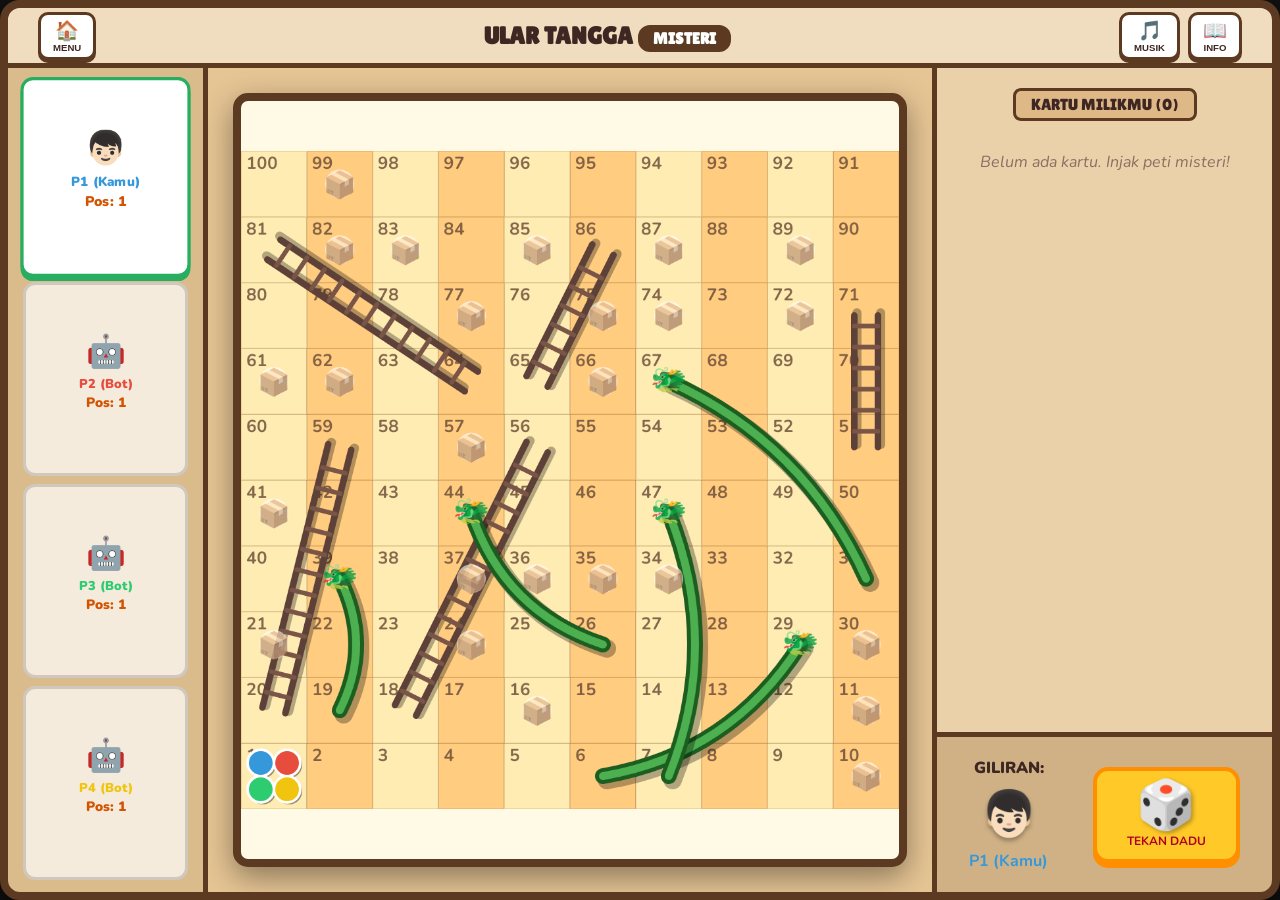
==== UlarTanggaMisteri/game.html @ 4bbbd3a7 "Add files via upload" ====
<!DOCTYPE html>
<html lang="id">
<head>
    <meta charset="UTF-8">
    <meta name="viewport" content="width=device-width, initial-scale=1.0">
    <title>Ular Tangga Misteri - Main</title>
    <link href="https://fonts.googleapis.com/css2?family=Lilita+One&family=Nunito:wght@700;900&display=swap" rel="stylesheet">
    <link rel="stylesheet" href="css/game.css">
</head>
<body>
    <div class="app-container game-container">
        
        <div id="toast-container"></div>

        <header class="game-header">
            <button class="icon-btn" onclick="window.location.href='index.html'">🏠<br><span>MENU</span></button>
            <h2 class="game-title">ULAR TANGGA <span class="misteri">MISTERI</span></h2>
            
            <div style="display: flex; gap: 8px;">
                <!-- Tombol Musik Dikembalikan! -->
                <button class="icon-btn" onclick="toggleIngameBGM()" id="btn-toggle-bgm">🎵<br><span>MUSIK</span></button>
                <button class="icon-btn" onclick="openInfo()">📖<br><span>INFO</span></button>
            </div>
        </header>

        <div class="player-stats" id="player-stats-container">
            <!-- Isi pemain muncul di sini secara otomatis -->
        </div>

        <div class="board-wrapper">
            <canvas id="gameCanvas" width="1000" height="1000"></canvas>
            <div id="effect-overlay"></div>
        </div>

        <div class="powerups-section">
            <div class="section-title">KARTU MILIKMU (<span id="card-count">0</span>)</div>
            <div class="cards-list" id="cards-list">
                <div class="empty-cards">Belum ada kartu.<br>Injak peti misteri!</div>
            </div>
        </div>

        <div class="control-panel">
            <div class="turn-info">
                <span>GILIRAN:</span>
                <div id="current-turn-avatar" class="turn-avatar">👦🏻</div>
                <strong id="current-turn-text" class="text-blue">P1 (KAMU)</strong>
            </div>
            <div class="dice-container" id="dice-btn">
                <div class="dice" id="dice-display">🎲</div>
                <div class="dice-hint">TEKAN DADU</div>
            </div>
        </div>

        <!-- ==========================================
             MODAL INFO PERMAINAN
             ========================================== -->
        <div id="info-modal" class="modal-overlay" style="display: none;">
            <div class="modal-box" style="max-width: 450px;">
                <h2>CARA BERMAIN</h2>
                
                <div style="background: rgba(255,255,255,0.7); border: 3px solid #5c3a21; border-radius: 12px; padding: 15px; font-weight: 900; color: #3e2723; font-size: 0.9rem; line-height: 1.6; display: flex; flex-direction: column; gap: 8px;">
                    <div style="display: flex; gap: 10px; align-items: start;"><span style="font-size: 1.5rem; line-height: 1;">🎲</span><span><strong>Tekan Dadu</strong> untuk berjalan. Jika angka melebihi 100, bidak akan memantul mundur.</span></div>
                    <div style="display: flex; gap: 10px; align-items: start;"><span style="font-size: 1.5rem; line-height: 1;">🪜</span><span><strong>Tangga</strong> akan menaikkan posisimu secara instan.</span></div>
                    <div style="display: flex; gap: 10px; align-items: start;"><span style="font-size: 1.5rem; line-height: 1;">🐍</span><span><strong>Ular</strong> akan menggigit dan menurunkan posisimu.</span></div>
                    <div style="display: flex; gap: 10px; align-items: start;"><span style="font-size: 1.5rem; line-height: 1;">📦</span><span><strong>Peti Misteri</strong> berisi Kartu Ajaib! Bisa sangat menguntungkanmu, atau menjebak lawan.</span></div>
                    <div style="display: flex; gap: 10px; align-items: start;"><span style="font-size: 1.5rem; line-height: 1;">🃏</span><span><strong>Pakai Kartu</strong> dengan mengekliknya di panel kanan saat giliranmu tiba.</span></div>
                </div>

                <div class="modal-actions" style="margin-top: 15px;">
                    <button class="menu-btn btn-tan" onclick="closeInfo()">
                        <div class="btn-inner" style="height: 45px;"><span class="text" style="font-size: 1.2rem;">MENGERTI!</span></div>
                    </button>
                </div>
            </div>
        </div>

    </div>
    <script src="js/game.js"></script>
</body>
</html>
---- UlarTanggaMisteri/css/game.css ----
/* =========================================
   RESET & DASAR
   ========================================= */
:root {
    --wood-light: #fbe9d0;
    --wood-base: #e6c594;
    --wood-dark: #8b5a2b;
    --wood-border: #5c3a21;
    --text-dark: #3e2723;
    --bg-page: #121212;
}

* { box-sizing: border-box; margin: 0; padding: 0; user-select: none; }

body, html { 
    width: 100%; height: 100%; 
    overflow: hidden; 
    font-family: 'Nunito', sans-serif; 
    background-color: var(--bg-page); 
    display: flex; justify-content: center; align-items: center; 
}

h1, h2, h3, .main-title, .subtitle { font-family: 'Lilita One', cursive; }

/* CONTAINER DESKTOP JUMBO */
.app-container {
    width: 98vw; 
    max-width: 1300px; 
    height: 94vh; 
    background-color: var(--wood-light);
    border: 8px solid var(--wood-border); 
    border-radius: 20px; 
    position: relative; 
    overflow: hidden; 
    box-shadow: 0 15px 40px rgba(0,0,0,0.8);
    display: flex; flex-direction: column;
}

/* =========================================
   HALAMAN MENU UTAMA
   ========================================= */
.menu-app {
    display: flex; flex-direction: column; align-items: center; justify-content: center;
    background-image: url('../Background.jpeg'); 
    background-size: cover; 
    background-position: center;
    background-color: var(--wood-base);
    box-shadow: inset 0 0 0 2000px rgba(0, 0, 0, 0.2); 
}

.title-container-custom { text-align: center; margin-bottom: 1vh; display: flex; flex-direction: column; align-items: center;}
.title-ular { font-size: clamp(2.5rem, 6vh, 4.5rem); color: #7cb342; -webkit-text-stroke: 2px #3e200c; text-shadow: 0 4px 0 #3e200c; line-height: 0.8; z-index: 2; position: relative; letter-spacing: 2px;}
.title-tangga { font-size: clamp(2.2rem, 5.5vh, 3.8rem); color: #ffb300; -webkit-text-stroke: 2px #3e200c; text-shadow: 0 4px 0 #3e200c; line-height: 0.8; margin-top: -4px; z-index: 1; position: relative; letter-spacing: 1px;}
.title-misteri-box { display: flex; align-items: center; gap: 10px; margin-top: 10px;}
.dice-decor { font-size: clamp(1.2rem, 3vh, 2rem); filter: drop-shadow(0 3px 0 #3e200c); }
.text-misteri { background: #d8c4a0; color: #3e200c; border: 3px solid #3e200c; border-radius: 10px; padding: 2px 20px; font-size: clamp(1rem, 2.5vh, 1.4rem); box-shadow: 0 3px 0 #3e200c; letter-spacing: 2px;}

.tagline-box { background: rgba(93, 64, 55, 0.9); border: 2px solid #3e200c; border-radius: 10px; color: #e7e0d5; padding: 6px 15px; font-size: clamp(0.8rem, 1.8vh, 1rem); font-weight: bold; text-align: center; max-width: 380px; margin: 1.5vh auto; box-shadow: 0 4px 0 rgba(0,0,0,0.4);}

.menu-buttons-custom { display: flex; flex-direction: column; gap: 1vh; width: 100%; max-width: 320px;}
.menu-btn { background-color: #bfa57d; border: 3px solid #3e200c; border-radius: 12px; padding: 3px; box-shadow: 0 4px 0 #3e200c; width: 100%; cursor: pointer; transition: transform 0.1s;}
.menu-btn:active { transform: translateY(4px); box-shadow: 0 0px 0 #3e200c;}
.menu-btn .btn-inner { border: 2px solid #3e200c; border-radius: 8px; display: flex; align-items: center; justify-content: center; position: relative; padding: 5px; height: clamp(40px, 6vh, 50px); }
.btn-green .btn-inner { background-color: #a3b156; } .btn-orange .btn-inner { background-color: #d1945a; } .btn-blue .btn-inner { background-color: #7d9ba6; } .btn-tan .btn-inner { background-color: #dfba86; }
.icon-box-menu { background: #ded1c1; border: 2px solid #3e200c; border-radius: 6px; width: clamp(30px, 4.5vh, 38px); height: clamp(30px, 4.5vh, 38px); display: flex; align-items: center; justify-content: center; font-size: clamp(1rem, 2.2vh, 1.4rem); position: absolute; left: 8px; }
.menu-btn .text { font-family: 'Lilita One', cursive; font-size: clamp(1rem, 2.5vh, 1.4rem); color: #2c1a0e; letter-spacing: 1px;}

.bottom-btns { display: flex; justify-content: center; gap: 15px; margin-top: 2vh;}
.btm-btn { background-color: #bfa57d; border: 2px solid #3e200c; border-radius: 10px; padding: 3px; width: clamp(60px, 9vh, 75px); height: clamp(60px, 9vh, 75px); box-shadow: 0 4px 0 #3e200c; cursor: pointer;}
.btm-btn:active { transform: translateY(4px); box-shadow: 0 0 0 #3e200c; }
.btm-btn .btn-inner { background-color: #dfba86; border: 2px solid #3e200c; border-radius: 6px; height: 100%; display: flex; flex-direction: column; align-items: center; justify-content: center; gap: 2px;}
.btm-btn .icon { font-size: clamp(1.2rem, 2.2vh, 1.6rem); }
.btm-btn .text { font-family: 'Nunito', sans-serif; font-size: 0.5rem; font-weight: 900; color: #3e200c; text-align: center;}


/* =========================================
   ARENA BERMAIN (3 KOLOM)
   ========================================= */
.game-container {
    display: grid;
    grid-template-columns: 200px minmax(0, 1fr) 340px; 
    grid-template-rows: 60px minmax(0, 1fr) auto;
    height: 100%; width: 100%; background-color: var(--wood-base);
}

.game-header { grid-column: 1 / 4; grid-row: 1; display: flex; justify-content: space-between; align-items: center; padding: 0 30px; background: rgba(255,255,255,0.4); border-bottom: 5px solid var(--wood-border);}
.game-title { font-size: 1.5rem; color: var(--text-dark);}
.game-title .misteri { background: var(--wood-border); color: white; padding: 4px 15px; border-radius: 12px; font-size: 1rem;}
.icon-btn { background: #fff; border: 3px solid var(--wood-border); border-radius: 10px; padding: 4px 12px; font-size: 1.2rem; cursor: pointer; display: flex; flex-direction: column; align-items: center; box-shadow: 0 3px 0 var(--wood-border);}
.icon-btn:active { transform: translateY(3px); box-shadow: none;}
.icon-btn span { font-size: 0.6rem; font-weight: 900; color: var(--text-dark);}

.player-stats { grid-column: 1; grid-row: 2 / 4; display: flex; flex-direction: column; gap: 8px; padding: 12px 15px; background: rgba(0,0,0,0.05); border-right: 5px solid var(--wood-border); overflow-y: auto; }
.player-card { flex: 1; min-height: 0; justify-content: center; background: rgba(255,255,255,0.7); border: 3px solid rgba(0,0,0,0.15); border-radius: 12px; padding: 5px 8px; display: flex; flex-direction: column; align-items: center; text-align: center; transition: 0.2s;}
.player-card.active { background: #fff; border-color: #27ae60; box-shadow: 0 4px 0 #27ae60; z-index: 2; transform: scale(1.03); }
.player-card .avatar { font-size: 2rem; margin-bottom: 2px;}
.player-card .name { font-size: 0.8rem; font-weight: 900; color: var(--text-dark); white-space: nowrap;}
.player-card .pos { font-size: 0.85rem; font-weight: 900; color: #d35400;}
.status-icons { display: flex; gap: 2px; font-size: 0.8rem; min-height: 15px; margin-top: 2px;}

.board-wrapper { grid-column: 2; grid-row: 2 / 4; min-height: 0; min-width: 0; padding: 25px; display: flex; justify-content: center; align-items: center; position: relative;}
canvas#gameCanvas { max-width: 100%; max-height: 100%; height: 100%; aspect-ratio: 1 / 1; background-color: #fffae6; border: 8px solid var(--wood-border); border-radius: 15px; box-shadow: 0 10px 30px rgba(0,0,0,0.4); object-fit: contain; }

.powerups-section { grid-column: 3; grid-row: 2; display: flex; flex-direction: column; padding: 20px; background: rgba(255,255,255,0.2); border-left: 5px solid var(--wood-border); border-bottom: 5px solid var(--wood-border); min-height: 0; overflow: hidden;}
.section-title { text-align: center; font-family: 'Lilita One', cursive; background: #deb887; border: 3px solid var(--wood-border); display: inline-block; padding: 4px 15px; margin: 0 auto 15px; border-radius: 8px; font-size: 1rem; color: var(--text-dark);}
.cards-list { display: grid; grid-template-columns: 1fr 1fr; gap: 12px; overflow-y: auto; height: 100%; padding-bottom: 10px; align-content: start;}
.cards-list::-webkit-scrollbar { width: 6px; }
.cards-list::-webkit-scrollbar-thumb { background-color: var(--wood-border); border-radius: 10px; }
.empty-cards { grid-column: 1 / 3; text-align: center; color: #8d6e63; font-style: italic; font-size: 1rem; margin-top: 15px;}
.mistery-card { width: 100%; background: #fff; border: 3px solid var(--wood-border); border-radius: 10px; display: flex; flex-direction: column; align-items: center; padding: 10px; text-align: center; font-size: 0.75rem; font-weight: 900; cursor: pointer; box-shadow: 0 4px 0 var(--wood-border); color: var(--text-dark); transition: 0.1s;}
.mistery-card:active { transform: translateY(4px); box-shadow: none;}
.mistery-card .icon { font-size: 2.2rem; margin: 4px 0;}
.mistery-card.good { background: #e8f5e9; border-color: #2e7d32; box-shadow: 0 4px 0 #2e7d32;}
.mistery-card.bad { background: #ffebee; border-color: #c62828; box-shadow: 0 4px 0 #c62828;}

.control-panel { grid-column: 3; grid-row: 3; display: flex; justify-content: space-around; align-items: center; padding: 20px 10px; background: rgba(0,0,0,0.1); border-left: 5px solid var(--wood-border); }
.turn-info { display: flex; flex-direction: column; align-items: center; font-weight: 900; font-size: 1rem; color: var(--text-dark);}
.turn-avatar { font-size: 2.8rem; margin: 5px 0; filter: drop-shadow(0 3px 2px rgba(0,0,0,0.3)); animation: bounceAvatar 0.6s infinite alternate ease-in-out;}
@keyframes bounceAvatar { from { transform: translateY(0); } to { transform: translateY(-5px) scale(1.05); } }

.dice-container { display: flex; flex-direction: column; align-items: center; cursor: pointer; background: #ffca28; padding: 10px 30px; border-radius: 15px; border: 4px solid #ff8f00; box-shadow: 0 5px 0 #ff8f00; transition: 0.1s;}
.dice-container:active { transform: translateY(5px); box-shadow: 0 0 0 #ff8f00;}
.dice { font-size: 3rem; line-height: 1; text-shadow: 2px 2px 4px rgba(0,0,0,0.3);}
.dice-hint { font-size: 0.75rem; font-weight: bold; color: #b00020; margin-top: 4px;}

/* =========================================
   TOAST & OVERLAY EFEK
   ========================================= */
#toast-container { position: absolute; top: 80px; left: 50%; transform: translateX(-50%); width: auto; min-width: 300px; z-index: 100; display: flex; flex-direction: column; gap: 8px; pointer-events: none;}
.toast { background: rgba(0,0,0,0.85); color: white; padding: 12px 20px; border-radius: 10px; font-size: 1rem; font-weight: bold; text-align: center; animation: fadeinout 3.5s forwards; border: 2px solid rgba(255,255,255,0.2); box-shadow: 0 5px 15px rgba(0,0,0,0.5);}
@keyframes fadeinout { 0% { opacity: 0; transform: translateY(-20px); } 10% { opacity: 1; transform: translateY(0); } 90% { opacity: 1; transform: translateY(0); } 100% { opacity: 0; transform: translateY(-20px); } }

#effect-overlay { position: absolute; top: 0; left: 0; width: 100%; height: 100%; pointer-events: none; z-index: 10; display: none; flex-direction: column; justify-content: center; align-items: center; background: rgba(0,0,0,0.6); border-radius: 15px;}
#effect-overlay.active { display: flex; }
.anim-popup { animation: cardPop 1.5s ease-out forwards; text-align: center; filter: drop-shadow(0 15px 15px rgba(0,0,0,0.7));}
@keyframes cardPop { 0% { transform: scale(0.2) translateY(50px); opacity: 0; } 20% { transform: scale(1.1) translateY(-10px); opacity: 1; } 40% { transform: scale(1) translateY(0); opacity: 1; } 80% { transform: scale(1) translateY(0); opacity: 1; } 100% { transform: scale(1.4); opacity: 0; }}
.anim-shake { animation: shake 0.4s ease-in-out infinite; }
.anim-flash { animation: flash 0.2s ease-in-out infinite alternate; }
@keyframes shake { 0%, 100% { transform: translateX(0); } 25% { transform: translateX(-8px) rotate(-1deg); } 75% { transform: translateX(8px) rotate(1deg); } }
@keyframes flash { 0% { opacity: 1; filter: brightness(1); } 100% { opacity: 0.8; filter: brightness(2) contrast(1.5); background-color: rgba(255,255,255,0.5); } }

/* =========================================
   MODAL LOBBY SETUP & GALLERY KARTU
   ========================================= */
.modal-overlay { 
    position: fixed; top: 0; left: 0; width: 100%; height: 100%; 
    background: rgba(0,0,0,0.8); z-index: 1000; 
    display: flex; justify-content: center; align-items: center; padding: 20px;
}
.modal-box { 
    background: var(--wood-light); border: 8px solid var(--wood-border); border-radius: 20px; 
    padding: 25px; width: 100%; max-width: 450px; 
    box-shadow: 0 10px 30px rgba(0,0,0,0.8); 
    display: flex; flex-direction: column; gap: 15px; 
}
.modal-box h2 { text-align: center; color: var(--text-dark); font-size: 2rem; -webkit-text-stroke: 1.5px white; margin-bottom: 5px;}
.player-count-selector { display: flex; justify-content: center; align-items: center; gap: 10px; background: rgba(0,0,0,0.1); padding: 10px; border-radius: 12px;}
.player-count-selector span { font-weight: 900; color: var(--text-dark); font-size: 1.2rem;}
.pc-btn { background: #fff; border: 3px solid var(--wood-border); border-radius: 8px; font-family: 'Lilita One'; font-size: 1.5rem; padding: 5px 15px; cursor: pointer; color: var(--text-dark); transition: 0.1s;}
.pc-btn.active { background: #f39c12; color: #fff; border-color: #b9770e; transform: scale(1.1); box-shadow: 0 4px 0 #b9770e;}
#player-config-list { display: flex; flex-direction: column; gap: 10px;}
.player-row { display: flex; justify-content: space-between; align-items: center; background: rgba(255,255,255,0.7); padding: 10px 15px; border-radius: 12px; border: 3px solid var(--wood-border);}
.pr-info { display: flex; align-items: center; gap: 10px; font-weight: 900; font-size: 1.2rem; color: var(--text-dark);}
.pr-avatar { font-size: 2rem; }
.player-type-btn { padding: 8px 15px; font-family: 'Lilita One'; font-size: 1.1rem; border-radius: 8px; cursor: pointer; border: 3px solid var(--wood-border); box-shadow: 0 4px 0 var(--wood-border); transition: 0.1s;}
.player-type-btn:active { transform: translateY(4px); box-shadow: 0 0 0 var(--wood-border); }
.human-color { background: #3498db; color: white; }
.bot-color { background: #e74c3c; color: white; }
.modal-actions { display: flex; gap: 10px; margin-top: 10px;}
.modal-actions button { flex: 1; }

/* KELAS TAMBAHAN KHUSUS MODAL GALLERY KARTU */
.modal-large { max-width: 650px; max-height: 90vh; }
.gallery-grid {
    display: grid;
    grid-template-columns: repeat(auto-fill, minmax(110px, 1fr));
    gap: 10px;
    overflow-y: auto;
    padding: 10px 5px;
    max-height: 60vh;
}
.gallery-grid::-webkit-scrollbar { width: 8px; }
.gallery-grid::-webkit-scrollbar-thumb { background-color: var(--wood-border); border-radius: 10px; }

.gallery-card {
    background: #fff; border: 3px solid var(--wood-border); border-radius: 12px;
    padding: 10px 5px; display: flex; flex-direction: column; align-items: center;
    text-align: center; box-shadow: 0 4px 0 var(--wood-border);
}
.gallery-card .icon { font-size: 2.8rem; margin-bottom: 5px; }
.gallery-card .name { font-family: 'Lilita One', cursive; font-size: 0.9rem; color: var(--text-dark); margin-bottom: 3px; line-height: 1.1; }
.gallery-card .desc { font-family: 'Nunito', sans-serif; font-size: 0.7rem; font-weight: 900; color: #555; }
.gallery-card.good { background: #e8f5e9; border-color: #2e7d32; box-shadow: 0 4px 0 #2e7d32; }
.gallery-card.bad { background: #ffebee; border-color: #c62828; box-shadow: 0 4px 0 #c62828; }
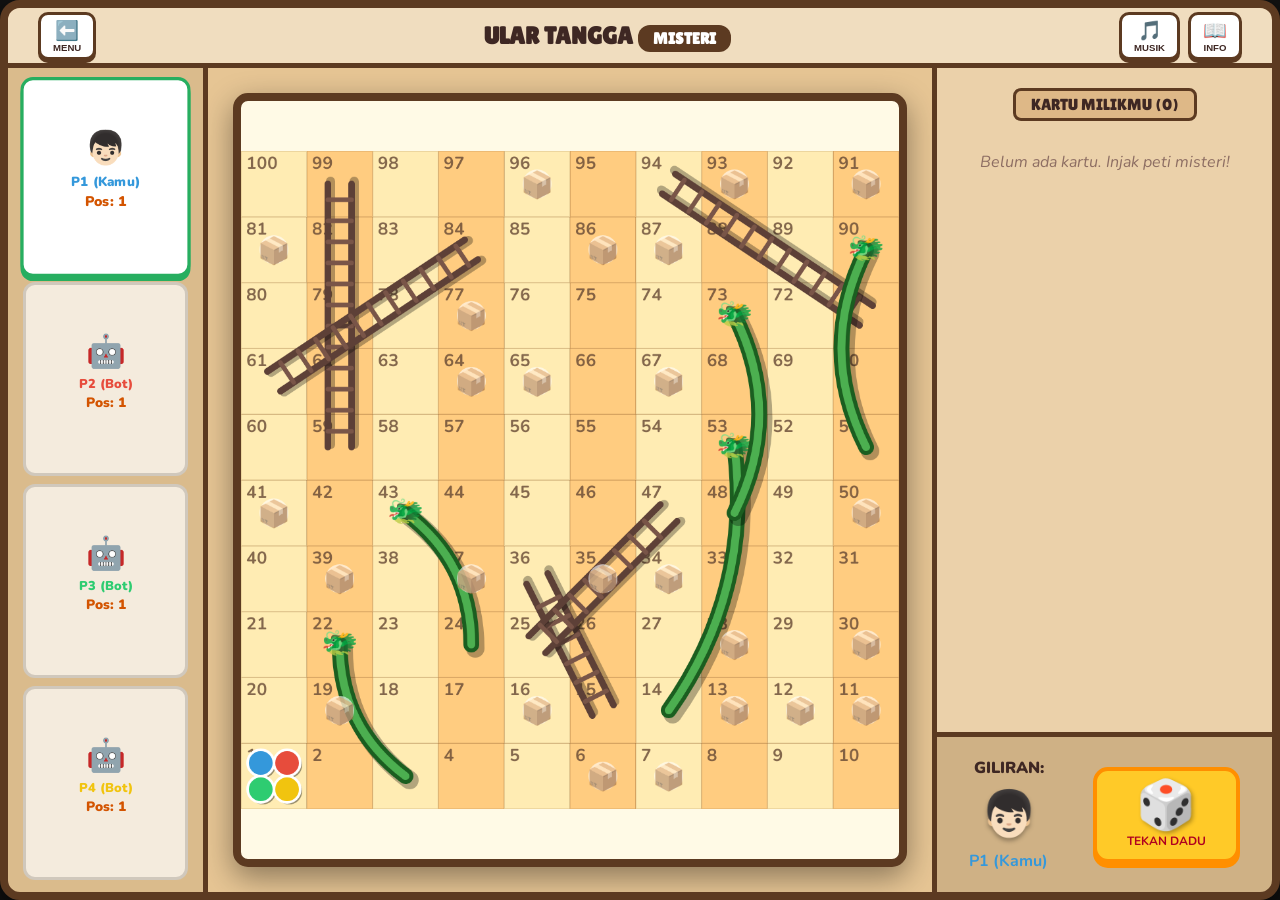
==== commit 99a766f8: "bug" ====
--- a/UlarTanggaMisteri/game.html
+++ b/UlarTanggaMisteri/game.html
@@ -2,7 +2,8 @@
 <html lang="id">
 <head>
     <meta charset="UTF-8">
-    <meta name="viewport" content="width=device-width, initial-scale=1.0">
+    <!-- Kode pemaksa tampilan Desktop di HP -->
+    <meta name="viewport" content="width=1200">
     <title>Ular Tangga Misteri - Main</title>
     <link href="https://fonts.googleapis.com/css2?family=Lilita+One&family=Nunito:wght@700;900&display=swap" rel="stylesheet">
     <link rel="stylesheet" href="css/game.css">
@@ -13,11 +14,10 @@
         <div id="toast-container"></div>
 
         <header class="game-header">
-            <button class="icon-btn" onclick="window.location.href='index.html'">🏠<br><span>MENU</span></button>
+            <button class="icon-btn" onclick="window.location.href='index.html'">⬅️<br><span>MENU</span></button>
             <h2 class="game-title">ULAR TANGGA <span class="misteri">MISTERI</span></h2>
             
             <div style="display: flex; gap: 8px;">
-                <!-- Tombol Musik Dikembalikan! -->
                 <button class="icon-btn" onclick="toggleIngameBGM()" id="btn-toggle-bgm">🎵<br><span>MUSIK</span></button>
                 <button class="icon-btn" onclick="openInfo()">📖<br><span>INFO</span></button>
             </div>
@@ -77,4 +77,4 @@
     </div>
     <script src="js/game.js"></script>
 </body>
-</html>+</html>
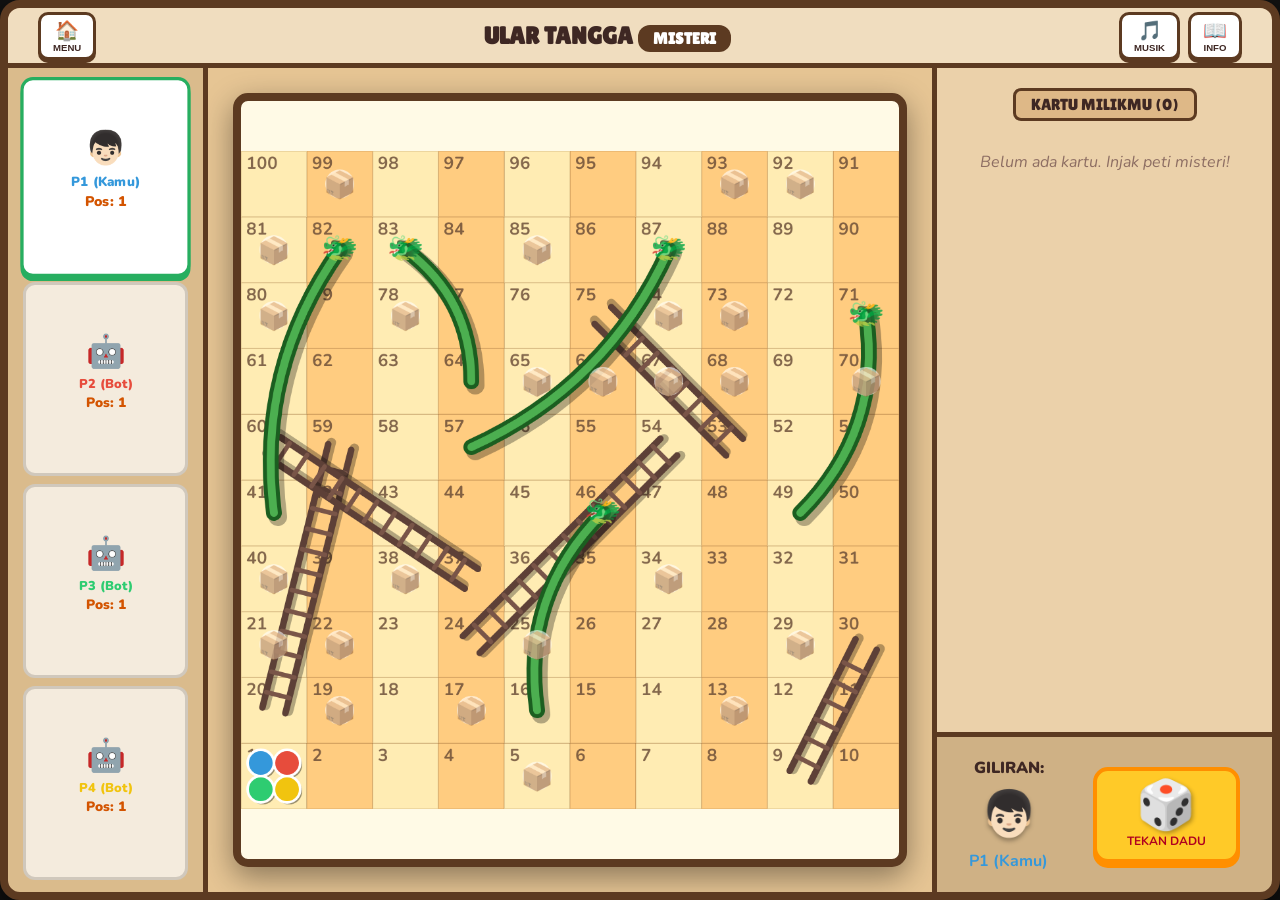
==== commit 326d9c5f: "Implement landscape warning and enhance game info Added landscape warning for mobile devices and imp" ====
--- a/UlarTanggaMisteri/game.html
+++ b/UlarTanggaMisteri/game.html
@@ -2,19 +2,44 @@
 <html lang="id">
 <head>
     <meta charset="UTF-8">
-    <!-- Kode pemaksa tampilan Desktop di HP -->
     <meta name="viewport" content="width=1200">
     <title>Ular Tangga Misteri - Main</title>
     <link href="https://fonts.googleapis.com/css2?family=Lilita+One&family=Nunito:wght@700;900&display=swap" rel="stylesheet">
     <link rel="stylesheet" href="css/game.css">
+    <style>
+        /* LAYAR PERINGATAN LANDSCAPE */
+        #rotate-warning {
+            display: none; position: fixed; top: 0; left: 0; width: 100%; height: 100%;
+            background: #3e2723; z-index: 9999999;
+            flex-direction: column; justify-content: center; align-items: center;
+            text-align: center; color: white;
+        }
+        #rotate-warning .icon { font-size: 8rem; margin-bottom: 20px; animation: tilt 2s infinite ease-in-out; }
+        #rotate-warning h1 { font-family: 'Lilita One', cursive; font-size: 4rem; color: #f1c40f; margin: 0; }
+        #rotate-warning p { font-family: 'Nunito', sans-serif; font-size: 1.8rem; margin-top: 10px; }
+        @keyframes tilt { 0% { transform: rotate(0deg); } 50% { transform: rotate(-90deg); } 100% { transform: rotate(0deg); } }
+        
+        /* Jika layar berdiri (portrait), sembunyikan game, munculkan peringatan */
+        @media screen and (orientation: portrait) {
+            #rotate-warning { display: flex !important; }
+            .app-container { display: none !important; }
+        }
+    </style>
 </head>
 <body>
+    <!-- LAYAR PEMAKSA LANDSCAPE -->
+    <div id="rotate-warning">
+        <div class="icon">📱</div>
+        <h1>PUTAR HP KAMU!</h1>
+        <p>Miringkan HP ke mode Landscape (Tiduran)<br>untuk memainkan game ini.</p>
+    </div>
+
     <div class="app-container game-container">
         
         <div id="toast-container"></div>
 
         <header class="game-header">
-            <button class="icon-btn" onclick="window.location.href='index.html'">⬅️<br><span>MENU</span></button>
+            <button class="icon-btn" onclick="window.location.href='index.html'">🏠<br><span>MENU</span></button>
             <h2 class="game-title">ULAR TANGGA <span class="misteri">MISTERI</span></h2>
             
             <div style="display: flex; gap: 8px;">
@@ -24,7 +49,7 @@
         </header>
 
         <div class="player-stats" id="player-stats-container">
-            <!-- Isi pemain muncul di sini secara otomatis -->
+            <!-- Isi pemain otomatis dari JS -->
         </div>
 
         <div class="board-wrapper">
@@ -51,25 +76,19 @@
             </div>
         </div>
 
-        <!-- ==========================================
-             MODAL INFO PERMAINAN
-             ========================================== -->
+        <!-- MODAL INFO PERMAINAN -->
         <div id="info-modal" class="modal-overlay" style="display: none;">
             <div class="modal-box" style="max-width: 450px;">
                 <h2>CARA BERMAIN</h2>
-                
                 <div style="background: rgba(255,255,255,0.7); border: 3px solid #5c3a21; border-radius: 12px; padding: 15px; font-weight: 900; color: #3e2723; font-size: 0.9rem; line-height: 1.6; display: flex; flex-direction: column; gap: 8px;">
                     <div style="display: flex; gap: 10px; align-items: start;"><span style="font-size: 1.5rem; line-height: 1;">🎲</span><span><strong>Tekan Dadu</strong> untuk berjalan. Jika angka melebihi 100, bidak akan memantul mundur.</span></div>
-                    <div style="display: flex; gap: 10px; align-items: start;"><span style="font-size: 1.5rem; line-height: 1;">🪜</span><span><strong>Tangga</strong> akan menaikkan posisimu secara instan.</span></div>
-                    <div style="display: flex; gap: 10px; align-items: start;"><span style="font-size: 1.5rem; line-height: 1;">🐍</span><span><strong>Ular</strong> akan menggigit dan menurunkan posisimu.</span></div>
-                    <div style="display: flex; gap: 10px; align-items: start;"><span style="font-size: 1.5rem; line-height: 1;">📦</span><span><strong>Peti Misteri</strong> berisi Kartu Ajaib! Bisa sangat menguntungkanmu, atau menjebak lawan.</span></div>
-                    <div style="display: flex; gap: 10px; align-items: start;"><span style="font-size: 1.5rem; line-height: 1;">🃏</span><span><strong>Pakai Kartu</strong> dengan mengekliknya di panel kanan saat giliranmu tiba.</span></div>
+                    <div style="display: flex; gap: 10px; align-items: start;"><span style="font-size: 1.5rem; line-height: 1;">🪜</span><span><strong>Tangga</strong> akan menaikkan posisimu instan.</span></div>
+                    <div style="display: flex; gap: 10px; align-items: start;"><span style="font-size: 1.5rem; line-height: 1;">🐍</span><span><strong>Ular</strong> menurunkan posisimu.</span></div>
+                    <div style="display: flex; gap: 10px; align-items: start;"><span style="font-size: 1.5rem; line-height: 1;">📦</span><span><strong>Peti Misteri</strong> berisi Kartu Ajaib untukmu atau menyerang lawan.</span></div>
+                    <div style="display: flex; gap: 10px; align-items: start;"><span style="font-size: 1.5rem; line-height: 1;">🃏</span><span><strong>Pakai Kartu</strong> klik di panel kanan.</span></div>
                 </div>
-
                 <div class="modal-actions" style="margin-top: 15px;">
-                    <button class="menu-btn btn-tan" onclick="closeInfo()">
-                        <div class="btn-inner" style="height: 45px;"><span class="text" style="font-size: 1.2rem;">MENGERTI!</span></div>
-                    </button>
+                    <button class="menu-btn btn-tan" onclick="closeInfo()"><div class="btn-inner" style="height: 45px;"><span class="text" style="font-size: 1.2rem;">MENGERTI!</span></div></button>
                 </div>
             </div>
         </div>
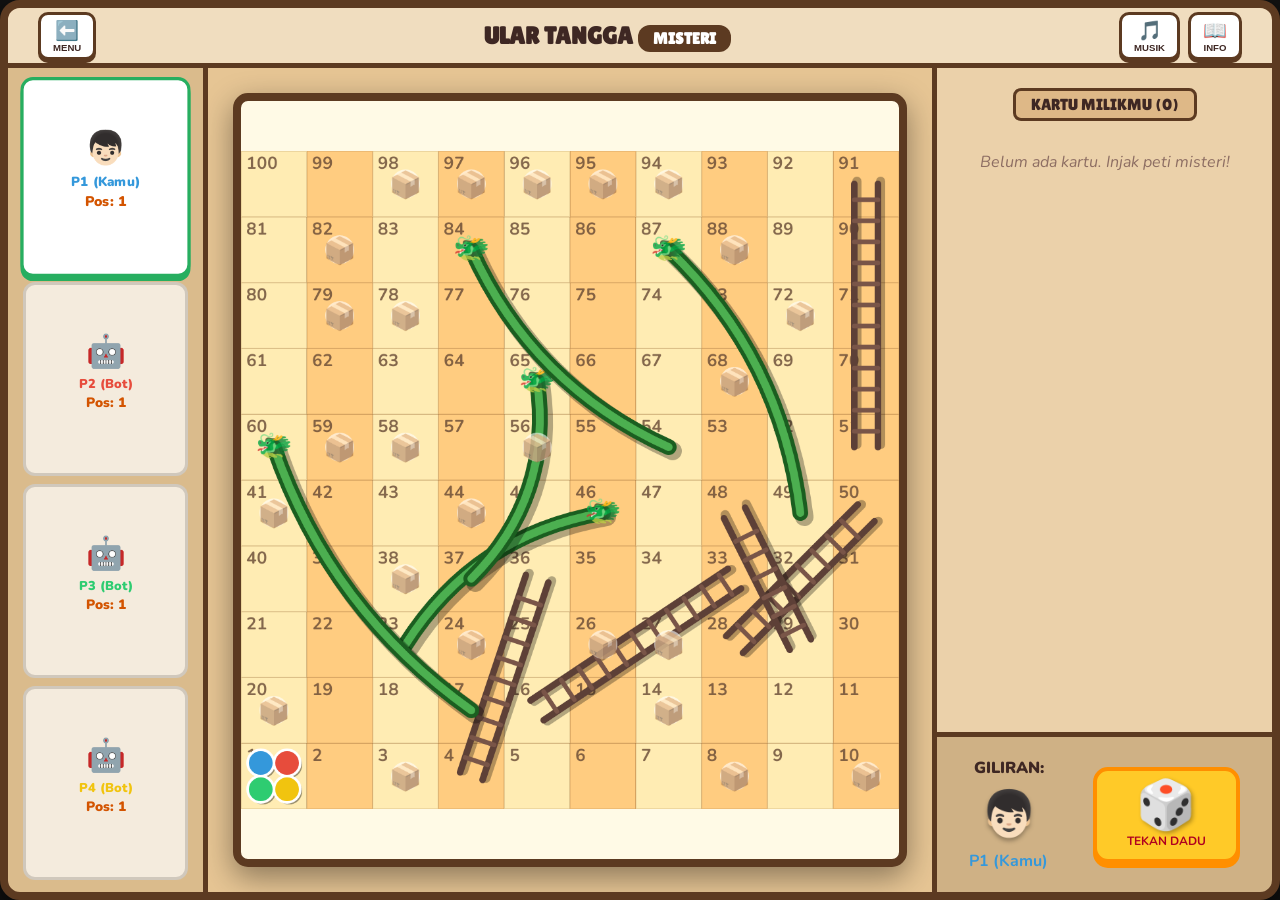
==== commit 05f78961: "Fix HTML structure and improve readability" ====
--- a/UlarTanggaMisteri/game.html
+++ b/UlarTanggaMisteri/game.html
@@ -39,7 +39,7 @@
         <div id="toast-container"></div>
 
         <header class="game-header">
-            <button class="icon-btn" onclick="window.location.href='index.html'">🏠<br><span>MENU</span></button>
+            <button class="icon-btn" onclick="window.location.href='index.html'">⬅️<br><span>MENU</span></button>
             <h2 class="game-title">ULAR TANGGA <span class="misteri">MISTERI</span></h2>
             
             <div style="display: flex; gap: 8px;">
@@ -49,7 +49,7 @@
         </header>
 
         <div class="player-stats" id="player-stats-container">
-            <!-- Isi pemain otomatis dari JS -->
+            <!-- Isi pemain muncul di sini secara otomatis -->
         </div>
 
         <div class="board-wrapper">
@@ -76,19 +76,25 @@
             </div>
         </div>
 
-        <!-- MODAL INFO PERMAINAN -->
+        <!-- ==========================================
+             MODAL INFO PERMAINAN
+             ========================================== -->
         <div id="info-modal" class="modal-overlay" style="display: none;">
             <div class="modal-box" style="max-width: 450px;">
                 <h2>CARA BERMAIN</h2>
+                
                 <div style="background: rgba(255,255,255,0.7); border: 3px solid #5c3a21; border-radius: 12px; padding: 15px; font-weight: 900; color: #3e2723; font-size: 0.9rem; line-height: 1.6; display: flex; flex-direction: column; gap: 8px;">
                     <div style="display: flex; gap: 10px; align-items: start;"><span style="font-size: 1.5rem; line-height: 1;">🎲</span><span><strong>Tekan Dadu</strong> untuk berjalan. Jika angka melebihi 100, bidak akan memantul mundur.</span></div>
-                    <div style="display: flex; gap: 10px; align-items: start;"><span style="font-size: 1.5rem; line-height: 1;">🪜</span><span><strong>Tangga</strong> akan menaikkan posisimu instan.</span></div>
-                    <div style="display: flex; gap: 10px; align-items: start;"><span style="font-size: 1.5rem; line-height: 1;">🐍</span><span><strong>Ular</strong> menurunkan posisimu.</span></div>
-                    <div style="display: flex; gap: 10px; align-items: start;"><span style="font-size: 1.5rem; line-height: 1;">📦</span><span><strong>Peti Misteri</strong> berisi Kartu Ajaib untukmu atau menyerang lawan.</span></div>
-                    <div style="display: flex; gap: 10px; align-items: start;"><span style="font-size: 1.5rem; line-height: 1;">🃏</span><span><strong>Pakai Kartu</strong> klik di panel kanan.</span></div>
+                    <div style="display: flex; gap: 10px; align-items: start;"><span style="font-size: 1.5rem; line-height: 1;">🪜</span><span><strong>Tangga</strong> akan menaikkan posisimu secara instan.</span></div>
+                    <div style="display: flex; gap: 10px; align-items: start;"><span style="font-size: 1.5rem; line-height: 1;">🐍</span><span><strong>Ular</strong> akan menggigit dan menurunkan posisimu.</span></div>
+                    <div style="display: flex; gap: 10px; align-items: start;"><span style="font-size: 1.5rem; line-height: 1;">📦</span><span><strong>Peti Misteri</strong> berisi Kartu Ajaib! Bisa sangat menguntungkanmu, atau menjebak lawan.</span></div>
+                    <div style="display: flex; gap: 10px; align-items: start;"><span style="font-size: 1.5rem; line-height: 1;">🃏</span><span><strong>Pakai Kartu</strong> dengan mengekliknya di panel kanan saat giliranmu tiba.</span></div>
                 </div>
+
                 <div class="modal-actions" style="margin-top: 15px;">
-                    <button class="menu-btn btn-tan" onclick="closeInfo()"><div class="btn-inner" style="height: 45px;"><span class="text" style="font-size: 1.2rem;">MENGERTI!</span></div></button>
+                    <button class="menu-btn btn-tan" onclick="closeInfo()">
+                        <div class="btn-inner" style="height: 45px;"><span class="text" style="font-size: 1.2rem;">MENGERTI!</span></div>
+                    </button>
                 </div>
             </div>
         </div>
